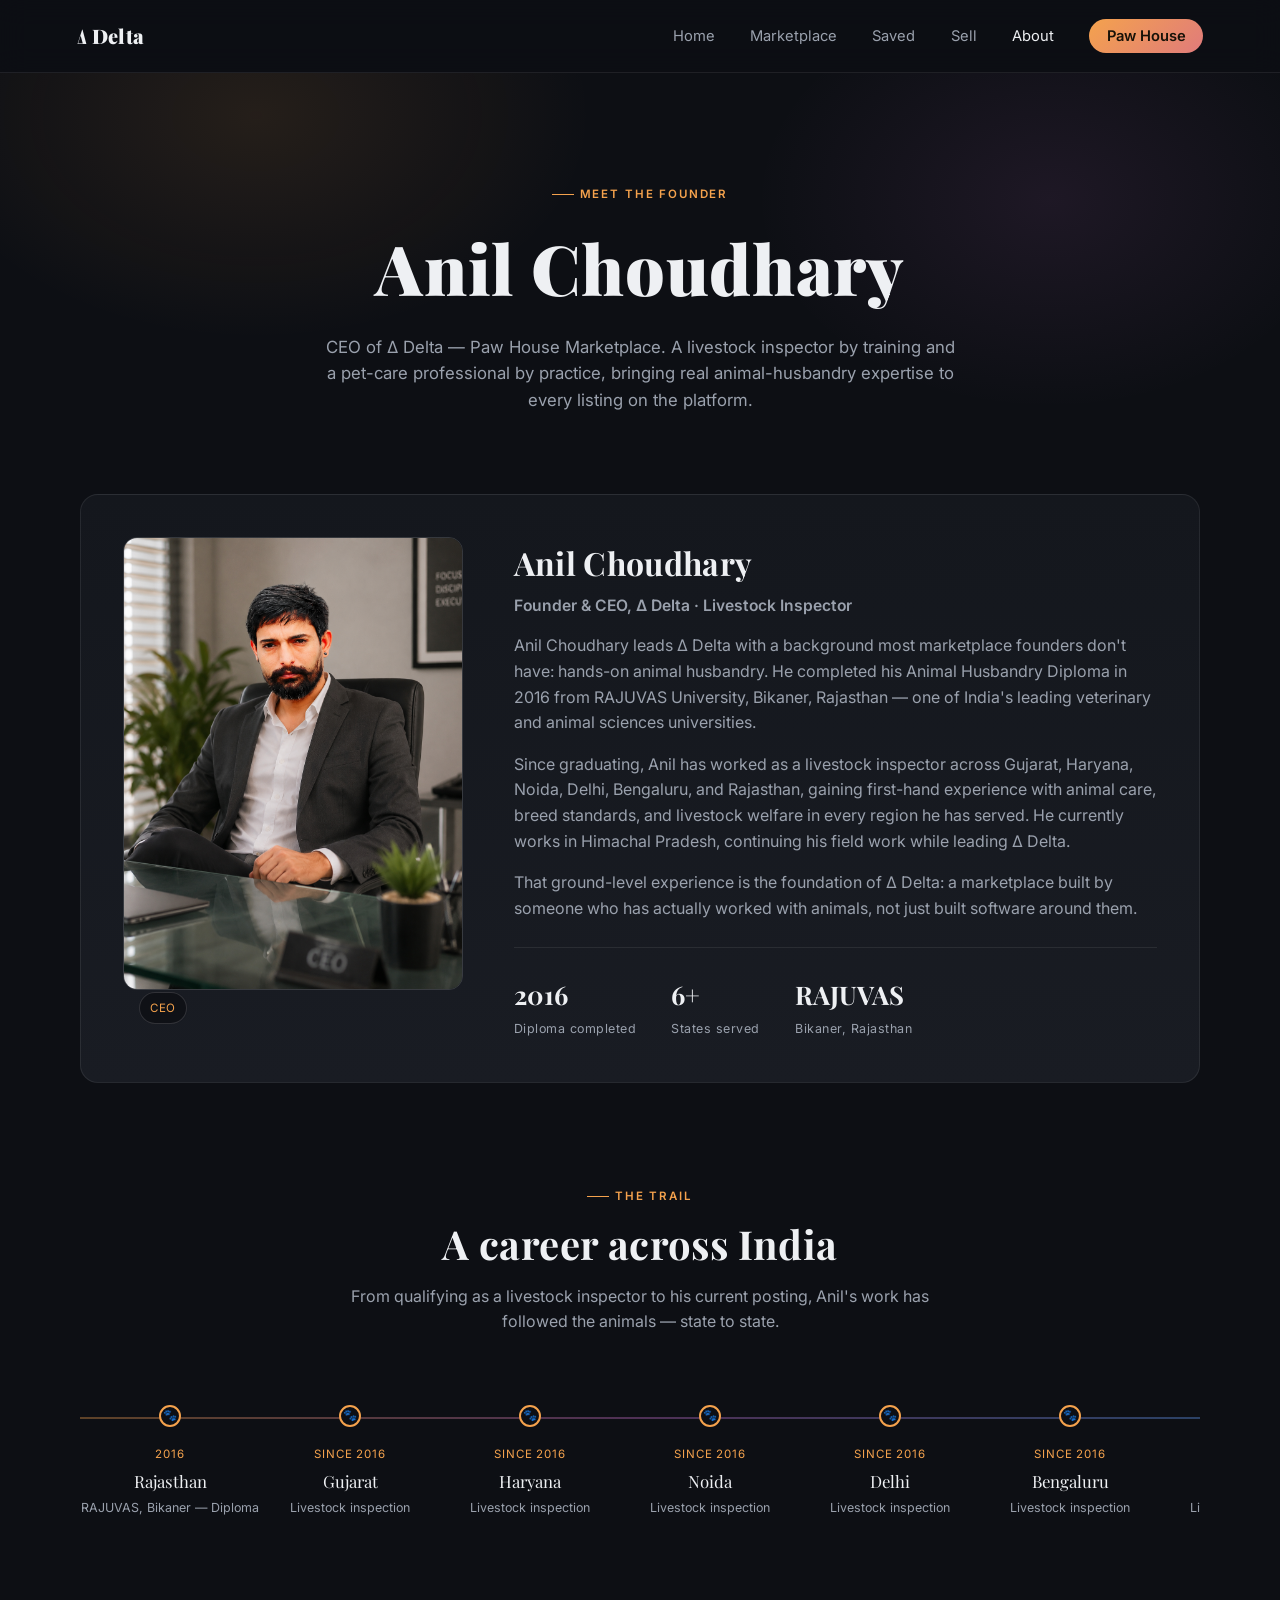
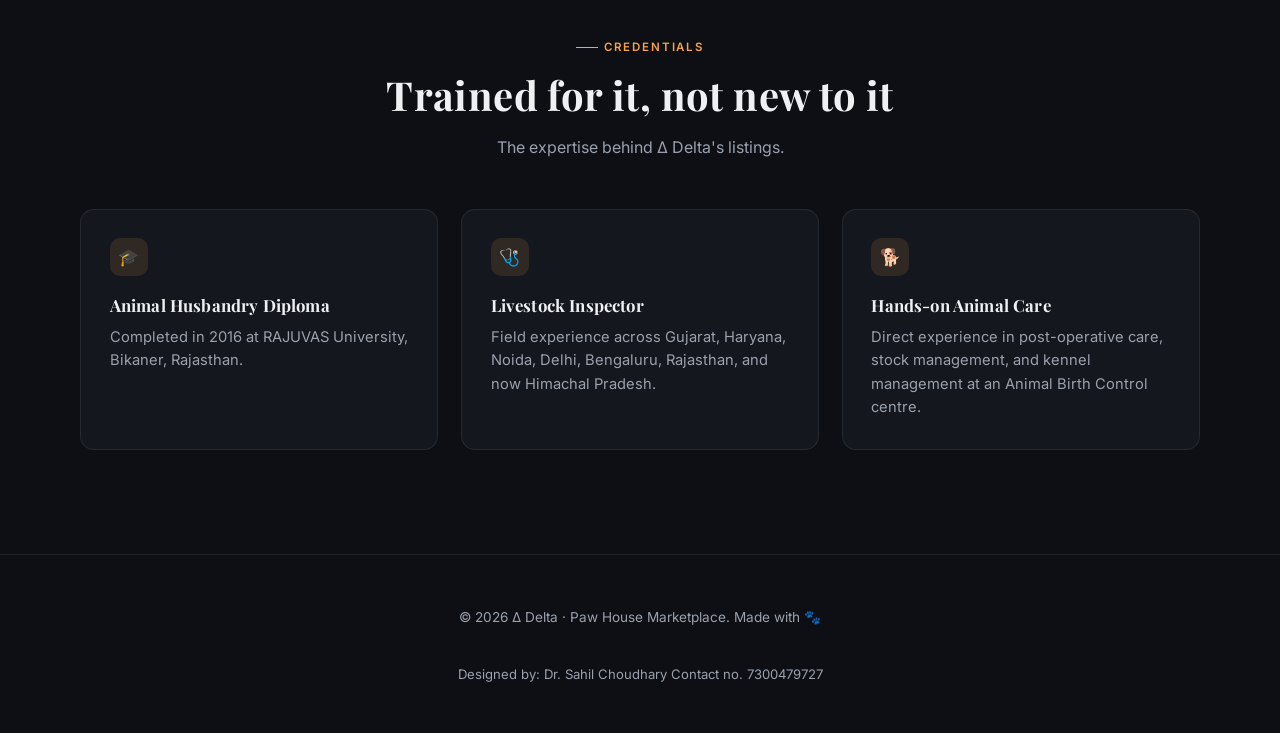
==== about.html @ 96aa2ca8 "Add files via upload" ====
<!DOCTYPE html>
<html lang="en">
<head>
<meta charset="UTF-8">
<meta name="viewport" content="width=device-width, initial-scale=1.0">
<title>About — Δ Delta | Paw House Marketplace</title>
<link rel="preconnect" href="https://fonts.googleapis.com">
<link href="https://fonts.googleapis.com/css2?family=Playfair+Display:wght@700;900&family=Inter:wght@300;400;500;600;700&display=swap" rel="stylesheet">
<link rel="stylesheet" href="about.css">
</head>
<body>

  <!-- NAVBAR -->
  <nav class="navbar">
    <a href="home.html" class="nav-logo">Δ Delta</a>
    <button class="nav-toggle" id="navToggle" aria-label="Toggle menu" aria-expanded="false">☰</button>
    <ul class="nav-links" id="navLinks">
      <li><a href="home.html"><span class="nav-text">Home</span></a></li>
      <li><a href="home.html"><span class="nav-text">Marketplace</span></a></li>
      <li><a href="saved.html"><span class="nav-text">Saved</span></a></li>
      <li><a href="postpet.html"><span class="nav-text">Sell</span></a></li>
      <li class="active"><a href="about.html"><span class="nav-text">About</span></a></li>
      <li><a href="https://sahilkaswan07-alt.github.io/pawhouse/" class="nav-cta">Paw House</a></li>
    </ul>
  </nav>

  <!-- HERO -->
  <section class="about-hero">
    <span class="eyebrow">Meet the Founder</span>
    <h1>Anil Choudhary</h1>
    <p class="lede">CEO of Δ Delta — Paw House Marketplace. A livestock inspector by training and a pet-care professional by practice, bringing real animal-husbandry expertise to every listing on the platform.</p>
  </section>

  <!-- PROFILE -->
  <section class="profile-section">
    <div class="profile-card">
      <div class="profile-photo-wrap">
        <img src="anilchoudhary.jpg" alt="Anil Choudhary, CEO of Δ Delta" class="profile-photo">
        <span class="profile-photo-tag">CEO</span>
      </div>
      <div class="profile-body">
        <h2>Anil Choudhary</h2>
        <p class="profile-role">Founder &amp; CEO, Δ Delta · Livestock Inspector</p>
        <p>Anil Choudhary leads Δ Delta with a background most marketplace founders don't have: hands-on animal husbandry. He completed his Animal Husbandry Diploma in 2016 from RAJUVAS University, Bikaner, Rajasthan — one of India's leading veterinary and animal sciences universities.</p>
        <p>Since graduating, Anil has worked as a livestock inspector across Gujarat, Haryana, Noida, Delhi, Bengaluru, and Rajasthan, gaining first-hand experience with animal care, breed standards, and livestock welfare in every region he has served. He currently works in Himachal Pradesh, continuing his field work while leading Δ Delta.</p>
        <p>That ground-level experience is the foundation of Δ Delta: a marketplace built by someone who has actually worked with animals, not just built software around them.</p>
        <div class="profile-stats">
          <div class="stat"><b>2016</b><span>Diploma completed</span></div>
          <div class="stat"><b>6+</b><span>States served</span></div>
          <div class="stat"><b>RAJUVAS</b><span>Bikaner, Rajasthan</span></div>
        </div>
      </div>
    </div>
  </section>

  <!-- JOURNEY -->
  <section class="journey-section">
    <div class="sec-head">
      <span class="eyebrow">The Trail</span>
      <h2>A career across India</h2>
      <p>From qualifying as a livestock inspector to his current posting, Anil's work has followed the animals — state to state.</p>
    </div>
    <div class="trail">
      <div class="trail-stop">
        <div class="trail-paw">🐾</div>
        <div class="trail-year">2016</div>
        <div class="trail-place">Rajasthan</div>
        <div class="trail-note">RAJUVAS, Bikaner — Diploma</div>
      </div>
      <div class="trail-stop">
        <div class="trail-paw">🐾</div>
        <div class="trail-year">Since 2016</div>
        <div class="trail-place">Gujarat</div>
        <div class="trail-note">Livestock inspection</div>
      </div>
      <div class="trail-stop">
        <div class="trail-paw">🐾</div>
        <div class="trail-year">Since 2016</div>
        <div class="trail-place">Haryana</div>
        <div class="trail-note">Livestock inspection</div>
      </div>
      <div class="trail-stop">
        <div class="trail-paw">🐾</div>
        <div class="trail-year">Since 2016</div>
        <div class="trail-place">Noida</div>
        <div class="trail-note">Livestock inspection</div>
      </div>
      <div class="trail-stop">
        <div class="trail-paw">🐾</div>
        <div class="trail-year">Since 2016</div>
        <div class="trail-place">Delhi</div>
        <div class="trail-note">Livestock inspection</div>
      </div>
      <div class="trail-stop">
        <div class="trail-paw">🐾</div>
        <div class="trail-year">Since 2016</div>
        <div class="trail-place">Bengaluru</div>
        <div class="trail-note">Livestock inspection</div>
      </div>
      <div class="trail-stop">
        <div class="trail-paw">🐾</div>
        <div class="trail-year">Since 2016</div>
        <div class="trail-place">Rajasthan</div>
        <div class="trail-note">Livestock inspection</div>
      </div>
      <div class="trail-stop current">
        <div class="trail-paw">🐾</div>
        <div class="trail-year">Now</div>
        <div class="trail-place">Himachal Pradesh</div>
        <div class="trail-note">Current posting</div>
      </div>
    </div>
  </section>

  <!-- CREDENTIALS -->
  <section class="creds-section">
    <div class="sec-head">
      <span class="eyebrow">Credentials</span>
      <h2>Trained for it, not new to it</h2>
      <p>The expertise behind Δ Delta's listings.</p>
    </div>
    <div class="creds-grid">
      <div class="cred-card">
        <div class="cred-icon">🎓</div>
        <h3>Animal Husbandry Diploma</h3>
        <p>Completed in 2016 at RAJUVAS University, Bikaner, Rajasthan.</p>
      </div>
      <div class="cred-card">
        <div class="cred-icon">🩺</div>
        <h3>Livestock Inspector</h3>
        <p>Field experience across Gujarat, Haryana, Noida, Delhi, Bengaluru, Rajasthan, and now Himachal Pradesh.</p>
      </div>
      <div class="cred-card">
        <div class="cred-icon">🐕</div>
        <h3>Hands-on Animal Care</h3>
        <p>Direct experience in post-operative care, stock management, and kennel management at an Animal Birth Control centre.</p>
      </div>
    </div>
  </section>

  <footer class="footer">
    <p>© <span id="year"></span> Δ Delta · Paw House Marketplace. Made with 🐾</p>
    <br>
     <a class="sahil-kaswan">Designed by: Dr. Sahil Choudhary
        Contact no. 7300479727
      </a>
  </footer>

  <script>
    document.getElementById('year').textContent = new Date().getFullYear();

    const navToggle = document.getElementById('navToggle');
    const navLinks = document.getElementById('navLinks');
    navToggle.addEventListener('click', () => {
      const isOpen = navLinks.classList.toggle('open');
      navToggle.setAttribute('aria-expanded', isOpen ? 'true' : 'false');
      navToggle.textContent = isOpen ? '✕' : '☰';
    });
    navLinks.querySelectorAll('a').forEach(link => {
      link.addEventListener('click', () => {
        navLinks.classList.remove('open');
        navToggle.setAttribute('aria-expanded', 'false');
        navToggle.textContent = '☰';
      });
    });
  </script>

</body>
</html>
---- about.css ----
/* ============================================================
   Δ Delta — About page
   Palette: near-black stage (#0d0f14), warm gold signal (#f4a24d),
   supporting rose / orchid / sky pulled straight from the
   marketplace's own ring animation, so this page reads as the
   same brand, not a bolted-on template.
   ============================================================ */

:root{
  --bg:        #0d0f14;
  --panel:     #14171d;
  --panel-2:   #191c23;
  --line:      rgba(255,255,255,.08);
  --line-2:    rgba(255,255,255,.14);
  --text:      #eef0f3;
  --muted:     #9aa1ad;
  --gold:      #f4a24d;
  --rose:      #e07b7b;
  --orchid:    #c96fd0;
  --sky:       #64a0ff;
  --radius:    18px;
}

*{ box-sizing:border-box; }
html{ scroll-behavior:smooth; }
body{
  margin:0;
  background:var(--bg);
  color:var(--text);
  font-family:'Inter', sans-serif;
  font-weight:400;
  line-height:1.6;
  -webkit-font-smoothing:antialiased;
}
h1,h2,h3{
  font-family:'Playfair Display', serif;
  margin:0;
  letter-spacing:.01em;
}
a{ color:inherit; text-decoration:none; }
img{ max-width:100%; display:block; }
.eyebrow{
  display:inline-flex;
  align-items:center;
  gap:.5em;
  font-family:'Inter', sans-serif;
  font-size:.72rem;
  font-weight:600;
  letter-spacing:.16em;
  text-transform:uppercase;
  color:var(--gold);
}
.eyebrow::before{
  content:'';
  width:22px;
  height:1px;
  background:var(--gold);
  display:inline-block;
}

/* ---------- NAVBAR (matches home.html) ---------- */
.navbar{
  position:sticky;
  top:0;
  z-index:50;
  display:flex;
  align-items:center;
  justify-content:space-between;
  padding:20px 6vw;
  background:rgba(13,15,20,.72);
  backdrop-filter:blur(14px);
  border-bottom:1px solid var(--line);
}
.nav-logo{
  font-family:'Playfair Display', serif;
  font-weight:900;
  font-size:1.25rem;
  letter-spacing:.02em;
}
.nav-toggle{
  display:none;
  background:none;
  border:1px solid var(--line-2);
  color:var(--text);
  font-size:1.1rem;
  padding:6px 10px;
  border-radius:8px;
  cursor:pointer;
}
.nav-links{
  list-style:none;
  display:flex;
  align-items:center;
  gap:2.2rem;
  margin:0;
  padding:0;
}
.nav-links a{
  font-size:.92rem;
  color:var(--muted);
  transition:color .2s ease;
}
.nav-links a:hover,
.nav-links li.active a{ color:var(--text); }
.nav-cta{
  background:linear-gradient(135deg,var(--gold),var(--rose));
  color:#171208 !important;
  font-weight:600;
  padding:.55em 1.2em;
  border-radius:999px;
}

/* ---------- HERO ---------- */
.about-hero{
  position:relative;
  padding:6.5rem 6vw 5rem;
  text-align:center;
  overflow:hidden;
}
.about-hero::before{
  content:'';
  position:absolute;
  inset:0;
  background:
    radial-gradient(480px 320px at 20% 10%, rgba(244,162,77,.10), transparent 70%),
    radial-gradient(420px 300px at 82% 30%, rgba(201,111,208,.09), transparent 70%);
  pointer-events:none;
}
.about-hero h1{
  position:relative;
  font-size:clamp(2.6rem, 5.4vw, 4.4rem);
  font-weight:900;
  margin:.5rem 0 .7rem;
}
.about-hero p.lede{
  position:relative;
  max-width:640px;
  margin:0 auto;
  color:var(--muted);
  font-size:1.05rem;
}

/* ---------- PROFILE ---------- */
.profile-section{
  padding:0 6vw 6rem;
}
.profile-card{
  max-width:1120px;
  margin:0 auto;
  display:grid;
  grid-template-columns:340px 1fr;
  gap:3.2rem;
  background:linear-gradient(180deg,var(--panel),var(--panel-2));
  border:1px solid var(--line);
  border-radius:var(--radius);
  padding:2.6rem;
}
.profile-photo-wrap{
  position:relative;
}
.profile-photo{
  width:100%;
  aspect-ratio:3/4;
  object-fit:cover;
  border-radius:14px;
  border:1px solid var(--line-2);
}
.profile-photo-tag{
  position:absolute;
  left:16px;
  bottom:16px;
  background:rgba(13,15,20,.78);
  backdrop-filter:blur(6px);
  border:1px solid var(--line-2);
  padding:.5em .9em;
  border-radius:999px;
  font-size:.72rem;
  letter-spacing:.06em;
  text-transform:uppercase;
  color:var(--gold);
}
.profile-body h2{
  font-size:2rem;
  margin-bottom:.15em;
}
.profile-role{
  color:var(--gold);
  font-weight:600;
  font-size:.98rem;
  margin-bottom:1.2rem;
}
.profile-body p{
  color:var(--muted);
  margin:0 0 1em;
}
.profile-body p:last-child{ margin-bottom:0; }
.profile-stats{
  display:flex;
  gap:2.2rem;
  margin-top:1.6rem;
  padding-top:1.6rem;
  border-top:1px solid var(--line);
  flex-wrap:wrap;
}
.stat b{
  display:block;
  font-family:'Playfair Display', serif;
  font-size:1.6rem;
  color:var(--text);
}
.stat span{
  font-size:.78rem;
  color:var(--muted);
  letter-spacing:.04em;
}

/* ---------- JOURNEY / TRAIL ---------- */
.journey-section{
  padding:0 6vw 6rem;
}
.sec-head{
  max-width:640px;
  margin:0 auto 3rem;
  text-align:center;
}
.sec-head h2{
  font-size:clamp(1.8rem, 3.4vw, 2.5rem);
  margin:.4rem 0 .5rem;
}
.sec-head p{ color:var(--muted); margin:0; }

.trail{
  max-width:1120px;
  margin:0 auto;
  position:relative;
  display:flex;
  overflow-x:auto;
  gap:0;
  padding-bottom:1rem;
  scrollbar-width:thin;
}
.trail::before{
  content:'';
  position:absolute;
  left:0; right:0; top:34px;
  height:2px;
  background:linear-gradient(90deg,var(--gold),var(--orchid),var(--sky));
  opacity:.35;
}
.trail-stop{
  flex:0 0 180px;
  position:relative;
  text-align:center;
  padding-top:0;
}
.trail-paw{
  width:22px;
  height:22px;
  margin:22px auto 1.1rem;
  border-radius:50%;
  background:var(--bg);
  border:2px solid var(--gold);
  display:flex;
  align-items:center;
  justify-content:center;
  font-size:.7rem;
  position:relative;
  z-index:2;
}
.trail-stop.current .trail-paw{
  border-color:var(--rose);
  box-shadow:0 0 0 5px rgba(224,123,123,.15);
}
.trail-year{
  font-size:.72rem;
  color:var(--gold);
  letter-spacing:.08em;
  text-transform:uppercase;
  margin-bottom:.3rem;
}
.trail-stop.current .trail-year{ color:var(--rose); }
.trail-place{
  font-family:'Playfair Display', serif;
  font-size:1.05rem;
}
.trail-note{
  font-size:.78rem;
  color:var(--muted);
  margin-top:.2rem;
}

/* ---------- CREDENTIALS ---------- */
.creds-section{
  padding:0 6vw 6.5rem;
}
.creds-grid{
  max-width:1120px;
  margin:0 auto;
  display:grid;
  grid-template-columns:repeat(3, 1fr);
  gap:1.4rem;
}
.cred-card{
  background:var(--panel);
  border:1px solid var(--line);
  border-radius:14px;
  padding:1.8rem;
}
.cred-icon{
  width:38px; height:38px;
  border-radius:10px;
  display:flex; align-items:center; justify-content:center;
  background:rgba(244,162,77,.12);
  color:var(--gold);
  margin-bottom:1rem;
  font-size:1.05rem;
}
.cred-card h3{
  font-size:1.05rem;
  margin-bottom:.4rem;
}
.cred-card p{
  color:var(--muted);
  font-size:.92rem;
  margin:0;
}

/* ---------- FOOTER (matches home.html) ---------- */
.footer{
  text-align:center;
  padding:2.4rem 6vw 3rem;
  border-top:1px solid var(--line);
  color:var(--muted);
  font-size:.85rem;
}
.sahil-kaswan{ color:var(--muted); font-size:.82rem; }

/* ---------- RESPONSIVE ---------- */
@media (max-width: 880px){
  .profile-card{ grid-template-columns:1fr; }
  .profile-photo-wrap{ max-width:260px; margin:0 auto; }
  .creds-grid{ grid-template-columns:1fr; }
  .nav-toggle{ display:inline-block; }
  .nav-links{
    position:absolute;
    top:100%; left:0; right:0;
    flex-direction:column;
    align-items:flex-start;
    gap:0;
    background:rgba(13,15,20,.97);
    border-bottom:1px solid var(--line);
    max-height:0;
    overflow:hidden;
    transition:max-height .25s ease;
  }
  .nav-links.open{ max-height:340px; }
  .nav-links li{ width:100%; padding:.9rem 6vw; border-top:1px solid var(--line); }
}

@media (prefers-reduced-motion: reduce){
  html{ scroll-behavior:auto; }
}
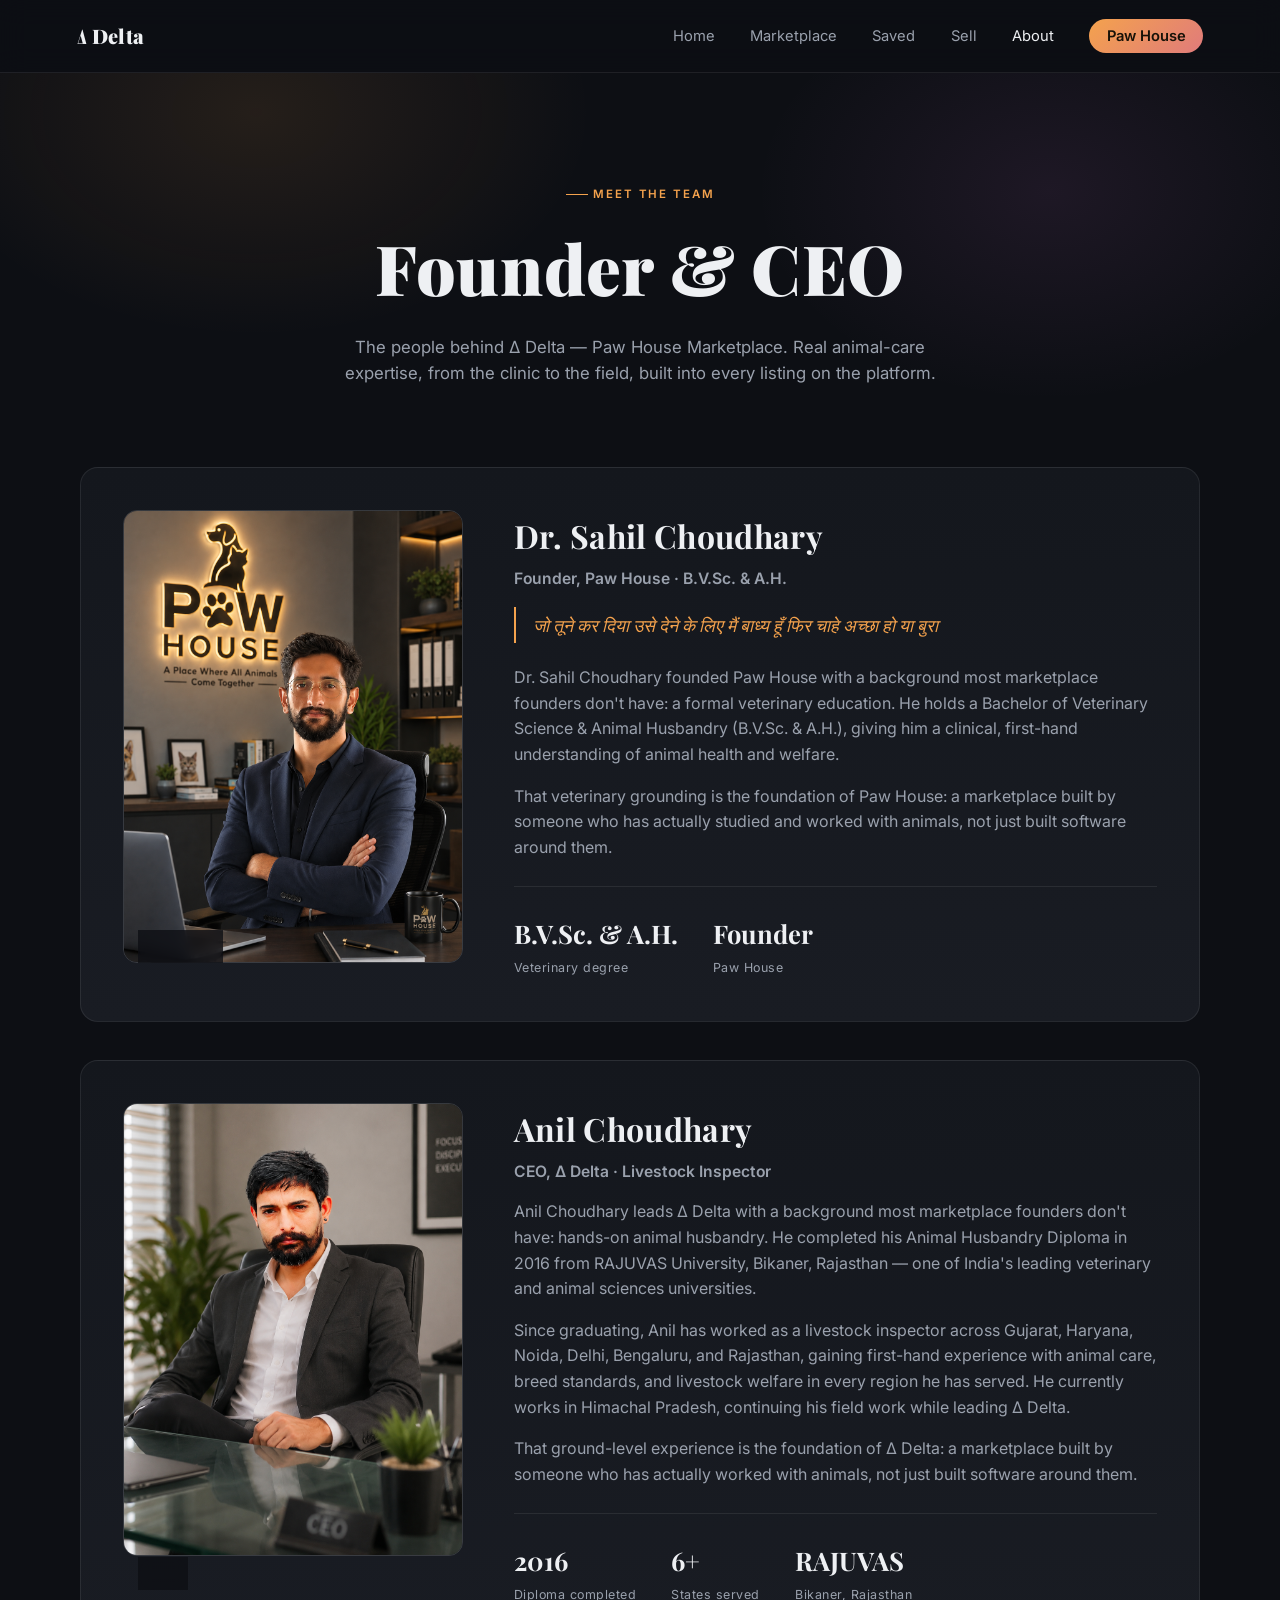
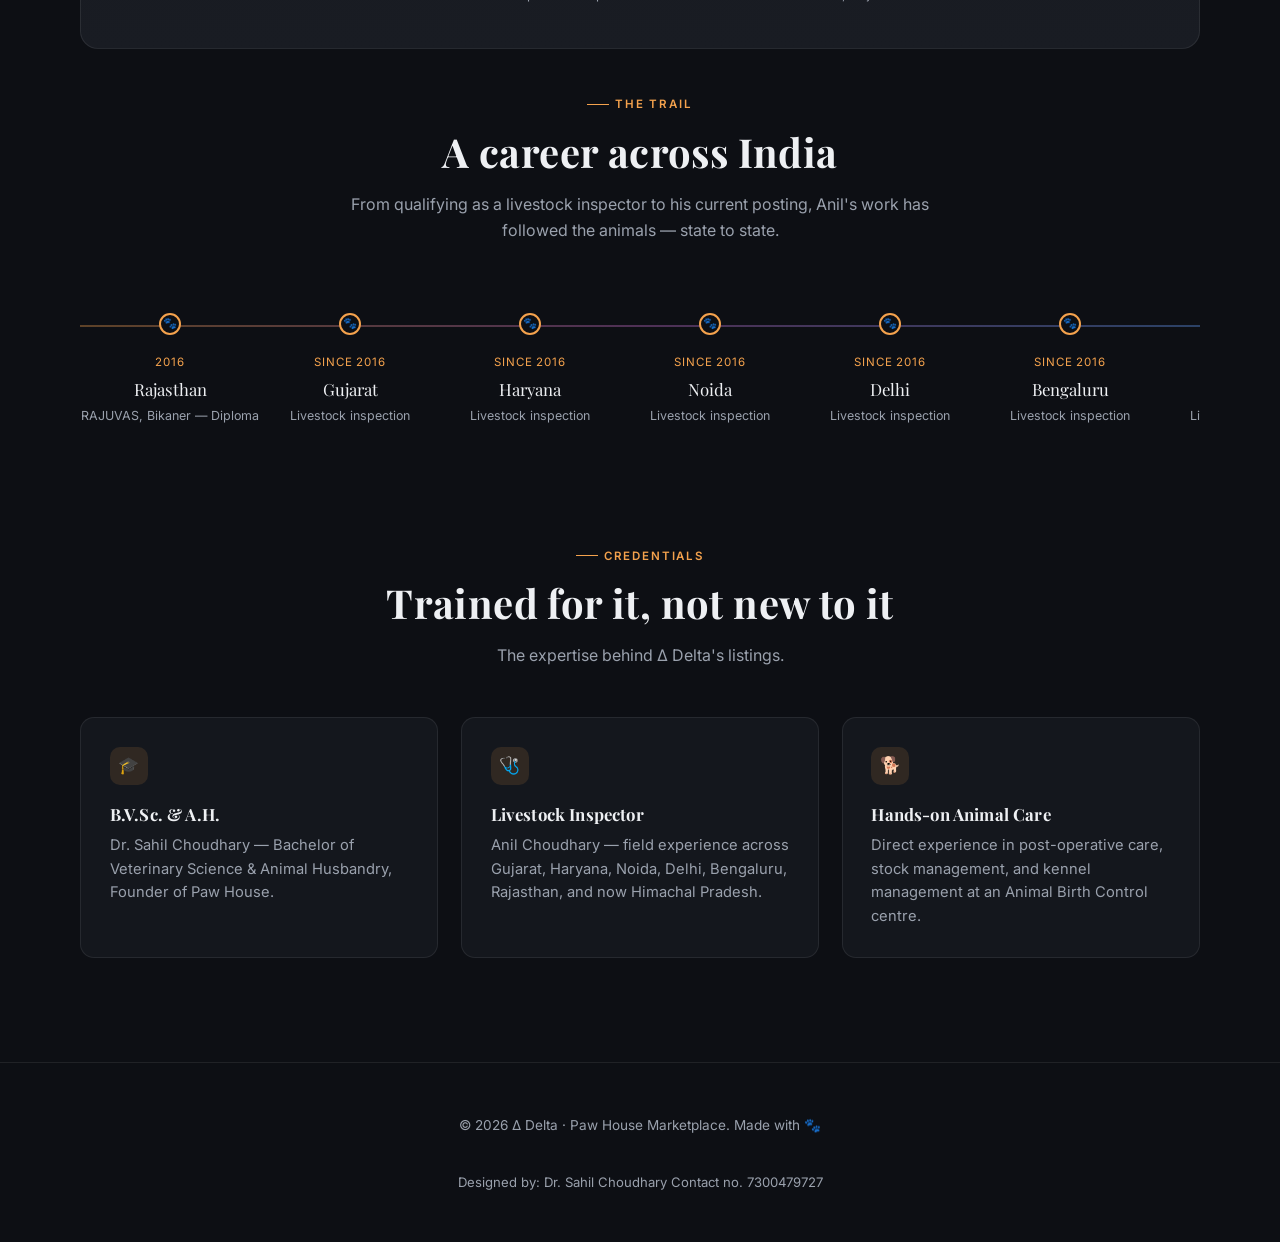
==== commit 07021362: "Add files via upload" ====
--- a/about.html
+++ b/about.html
@@ -26,12 +26,33 @@
 
   <!-- HERO -->
   <section class="about-hero">
-    <span class="eyebrow">Meet the Founder</span>
-    <h1>Anil Choudhary</h1>
-    <p class="lede">CEO of Δ Delta — Paw House Marketplace. A livestock inspector by training and a pet-care professional by practice, bringing real animal-husbandry expertise to every listing on the platform.</p>
+    <span class="eyebrow">Meet the Team</span>
+    <h1>Founder &amp; CEO</h1>
+    <p class="lede">The people behind Δ Delta — Paw House Marketplace. Real animal-care expertise, from the clinic to the field, built into every listing on the platform.</p>
   </section>
 
-  <!-- PROFILE -->
+  <!-- FOUNDER: DR. SAHIL CHOUDHARY -->
+  <section class="profile-section">
+    <div class="profile-card">
+      <div class="profile-photo-wrap">
+        <img src="Founder.png" alt="Dr. Sahil Choudhary, Founder of Paw House" class="profile-photo">
+        <span class="profile-photo-tag">Founder</span>
+      </div>
+      <div class="profile-body">
+        <h2>Dr. Sahil Choudhary</h2>
+        <p class="profile-role">Founder, Paw House · B.V.Sc. &amp; A.H.</p>
+        <blockquote class="founder-quote">जो तूने कर दिया उसे देने के लिए मैं बाध्य हूँ फिर चाहे अच्छा हो या बुरा</blockquote>
+        <p>Dr. Sahil Choudhary founded Paw House with a background most marketplace founders don't have: a formal veterinary education. He holds a Bachelor of Veterinary Science &amp; Animal Husbandry (B.V.Sc. &amp; A.H.), giving him a clinical, first-hand understanding of animal health and welfare.</p>
+        <p>That veterinary grounding is the foundation of Paw House: a marketplace built by someone who has actually studied and worked with animals, not just built software around them.</p>
+        <div class="profile-stats">
+          <div class="stat"><b>B.V.Sc. &amp; A.H.</b><span>Veterinary degree</span></div>
+          <div class="stat"><b>Founder</b><span>Paw House</span></div>
+        </div>
+      </div>
+    </div>
+  </section>
+
+  <!-- CEO: ANIL CHOUDHARY -->
   <section class="profile-section">
     <div class="profile-card">
       <div class="profile-photo-wrap">
@@ -40,7 +61,7 @@
       </div>
       <div class="profile-body">
         <h2>Anil Choudhary</h2>
-        <p class="profile-role">Founder &amp; CEO, Δ Delta · Livestock Inspector</p>
+        <p class="profile-role">CEO, Δ Delta · Livestock Inspector</p>
         <p>Anil Choudhary leads Δ Delta with a background most marketplace founders don't have: hands-on animal husbandry. He completed his Animal Husbandry Diploma in 2016 from RAJUVAS University, Bikaner, Rajasthan — one of India's leading veterinary and animal sciences universities.</p>
         <p>Since graduating, Anil has worked as a livestock inspector across Gujarat, Haryana, Noida, Delhi, Bengaluru, and Rajasthan, gaining first-hand experience with animal care, breed standards, and livestock welfare in every region he has served. He currently works in Himachal Pradesh, continuing his field work while leading Δ Delta.</p>
         <p>That ground-level experience is the foundation of Δ Delta: a marketplace built by someone who has actually worked with animals, not just built software around them.</p>
@@ -103,6 +124,12 @@
         <div class="trail-place">Rajasthan</div>
         <div class="trail-note">Livestock inspection</div>
       </div>
+       <div class="trail-stop">
+        <div class="trail-paw">🐾</div>
+        <div class="trail-year">Since 2016</div>
+        <div class="trail-place">Uttar Pradesh</div>
+        <div class="trail-note">Livestock inspection</div>
+      </div>
       <div class="trail-stop current">
         <div class="trail-paw">🐾</div>
         <div class="trail-year">Now</div>
@@ -122,13 +149,13 @@
     <div class="creds-grid">
       <div class="cred-card">
         <div class="cred-icon">🎓</div>
-        <h3>Animal Husbandry Diploma</h3>
-        <p>Completed in 2016 at RAJUVAS University, Bikaner, Rajasthan.</p>
+        <h3>B.V.Sc. &amp; A.H.</h3>
+        <p>Dr. Sahil Choudhary — Bachelor of Veterinary Science &amp; Animal Husbandry, Founder of Paw House.</p>
       </div>
       <div class="cred-card">
         <div class="cred-icon">🩺</div>
         <h3>Livestock Inspector</h3>
-        <p>Field experience across Gujarat, Haryana, Noida, Delhi, Bengaluru, Rajasthan, and now Himachal Pradesh.</p>
+        <p>Anil Choudhary — field experience across Gujarat, Haryana, Noida, Delhi, Bengaluru, Rajasthan, and now Himachal Pradesh.</p>
       </div>
       <div class="cred-card">
         <div class="cred-icon">🐕</div>
--- a/about.css
+++ b/about.css
@@ -132,6 +132,17 @@
   font-weight:900;
   margin:.5rem 0 .7rem;
 }
+.founder-quote{
+  position:relative;
+  margin:0 0 1.4rem;
+  padding:.2rem 0 .2rem 1.1rem;
+  font-family:'Playfair Display', serif;
+  font-style:italic;
+  font-size:1.1rem;
+  color:var(--gold);
+  border-left:2px solid var(--gold);
+  line-height:1.7;
+}
 .about-hero p.lede{
   position:relative;
   max-width:640px;
@@ -142,7 +153,10 @@
 
 /* ---------- PROFILE ---------- */
 .profile-section{
-  padding:0 6vw 6rem;
+  padding:0 6vw 2.4rem;
+}
+.profile-section:last-of-type{
+  padding-bottom:6rem;
 }
 .profile-card{
   max-width:1120px;
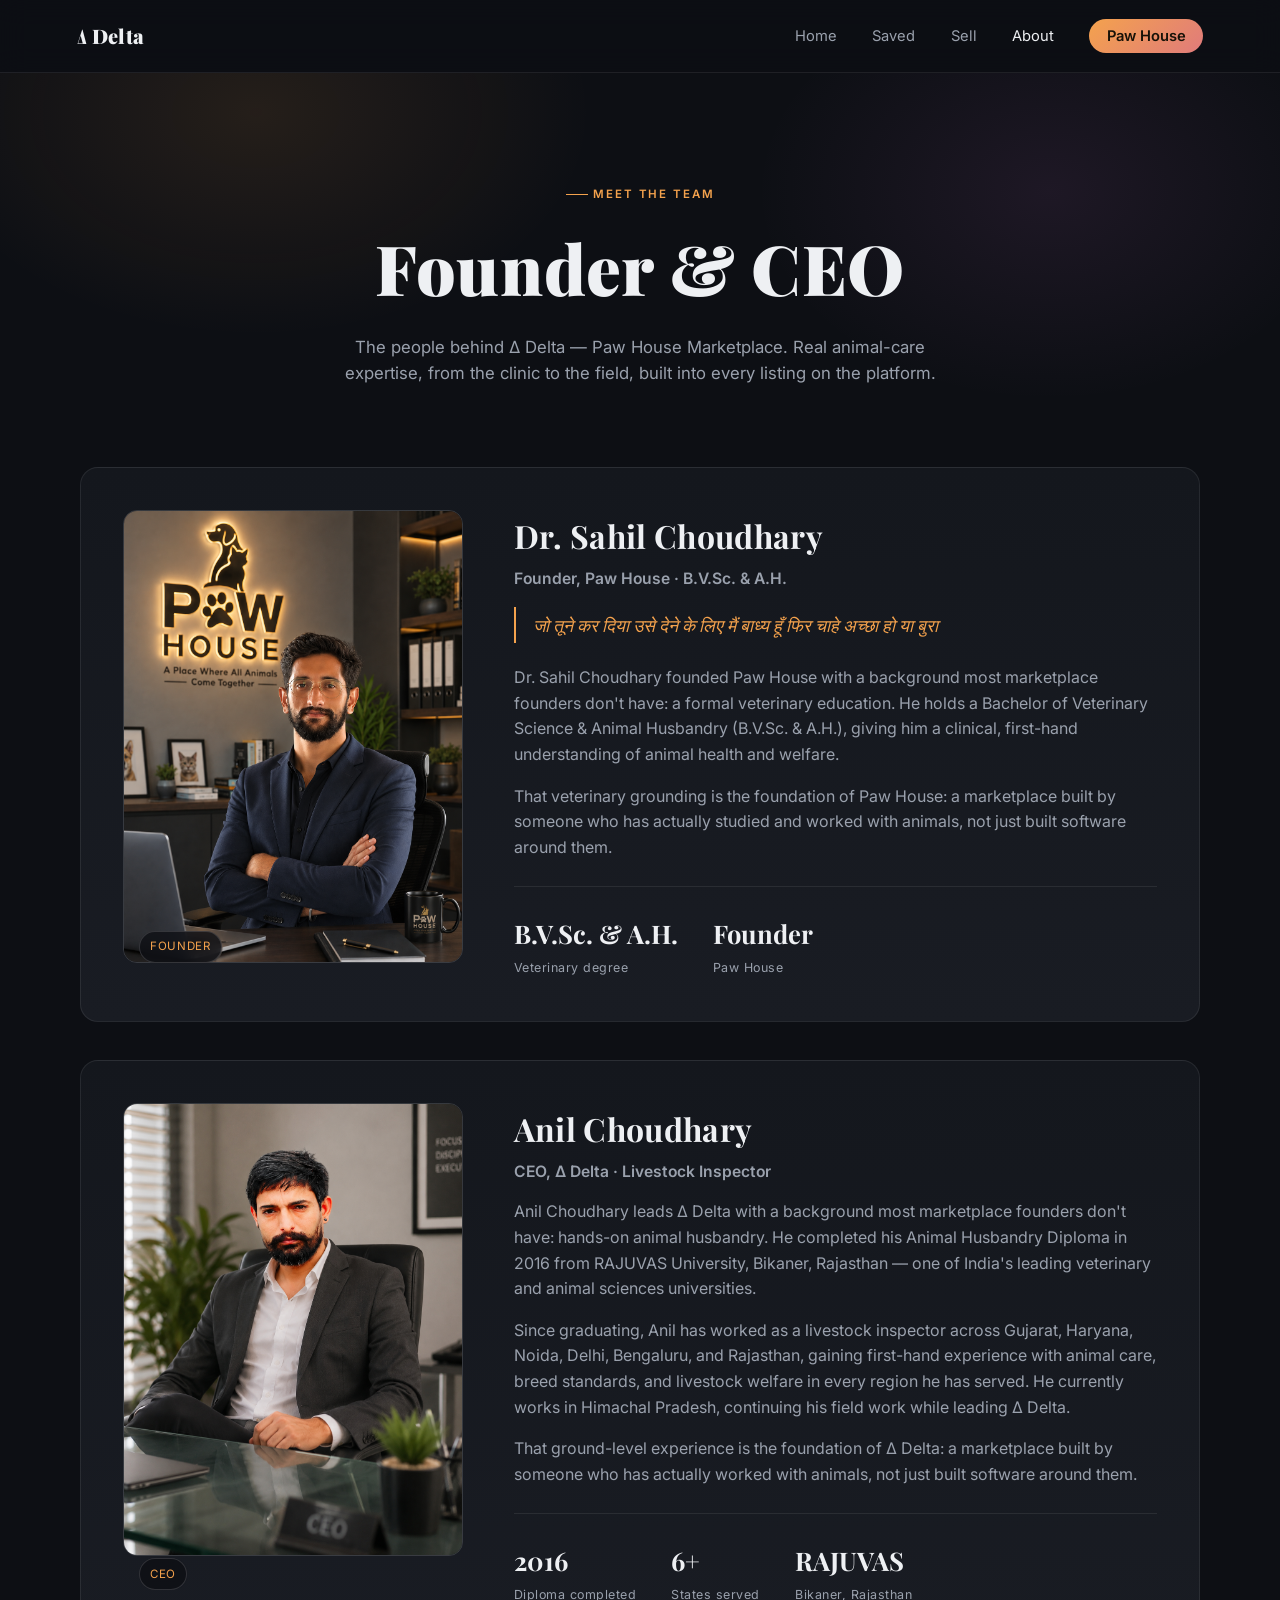
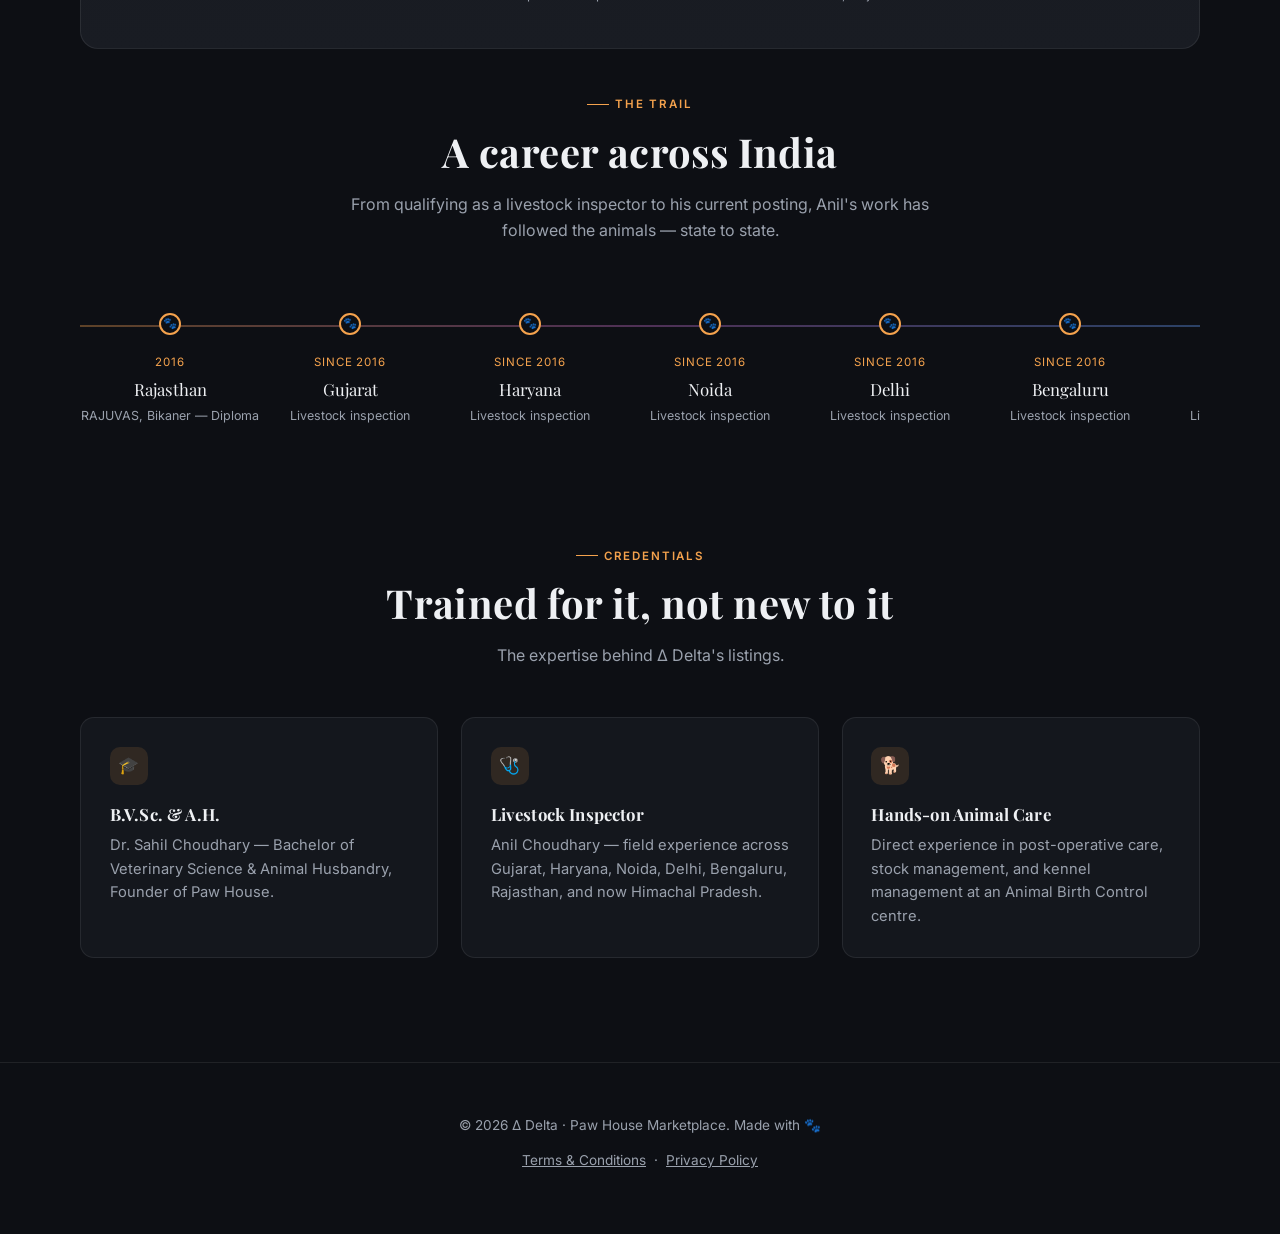
==== commit 96dcc3a7: "Add files via upload" ====
--- a/about.html
+++ b/about.html
@@ -15,12 +15,11 @@
     <a href="home.html" class="nav-logo">Δ Delta</a>
     <button class="nav-toggle" id="navToggle" aria-label="Toggle menu" aria-expanded="false">☰</button>
     <ul class="nav-links" id="navLinks">
-      <li><a href="home.html"><span class="nav-text">Home</span></a></li>
-      <li><a href="home.html"><span class="nav-text">Marketplace</span></a></li>
+      <li><a href="home.html"><span class="nav-text">Home</span></a></li>      
       <li><a href="saved.html"><span class="nav-text">Saved</span></a></li>
       <li><a href="postpet.html"><span class="nav-text">Sell</span></a></li>
       <li class="active"><a href="about.html"><span class="nav-text">About</span></a></li>
-      <li><a href="https://sahilkaswan07-alt.github.io/pawhouse/" class="nav-cta">Paw House</a></li>
+      <li><a href="home.html" class="nav-cta">Paw House</a></li>
     </ul>
   </nav>
 
@@ -167,10 +166,11 @@
 
   <footer class="footer">
     <p>© <span id="year"></span> Δ Delta · Paw House Marketplace. Made with 🐾</p>
-    <br>
-     <a class="sahil-kaswan">Designed by: Dr. Sahil Choudhary
-        Contact no. 7300479727
-      </a>
+    <p style="margin-top:.4rem;">
+      <a href="terms.html" style="color:var(--muted); text-decoration:underline;">Terms &amp; Conditions</a>
+      &nbsp;·&nbsp;
+      <a href="privacy.html" style="color:var(--muted); text-decoration:underline;">Privacy Policy</a>
+    </p>
   </footer>
 
   <script>
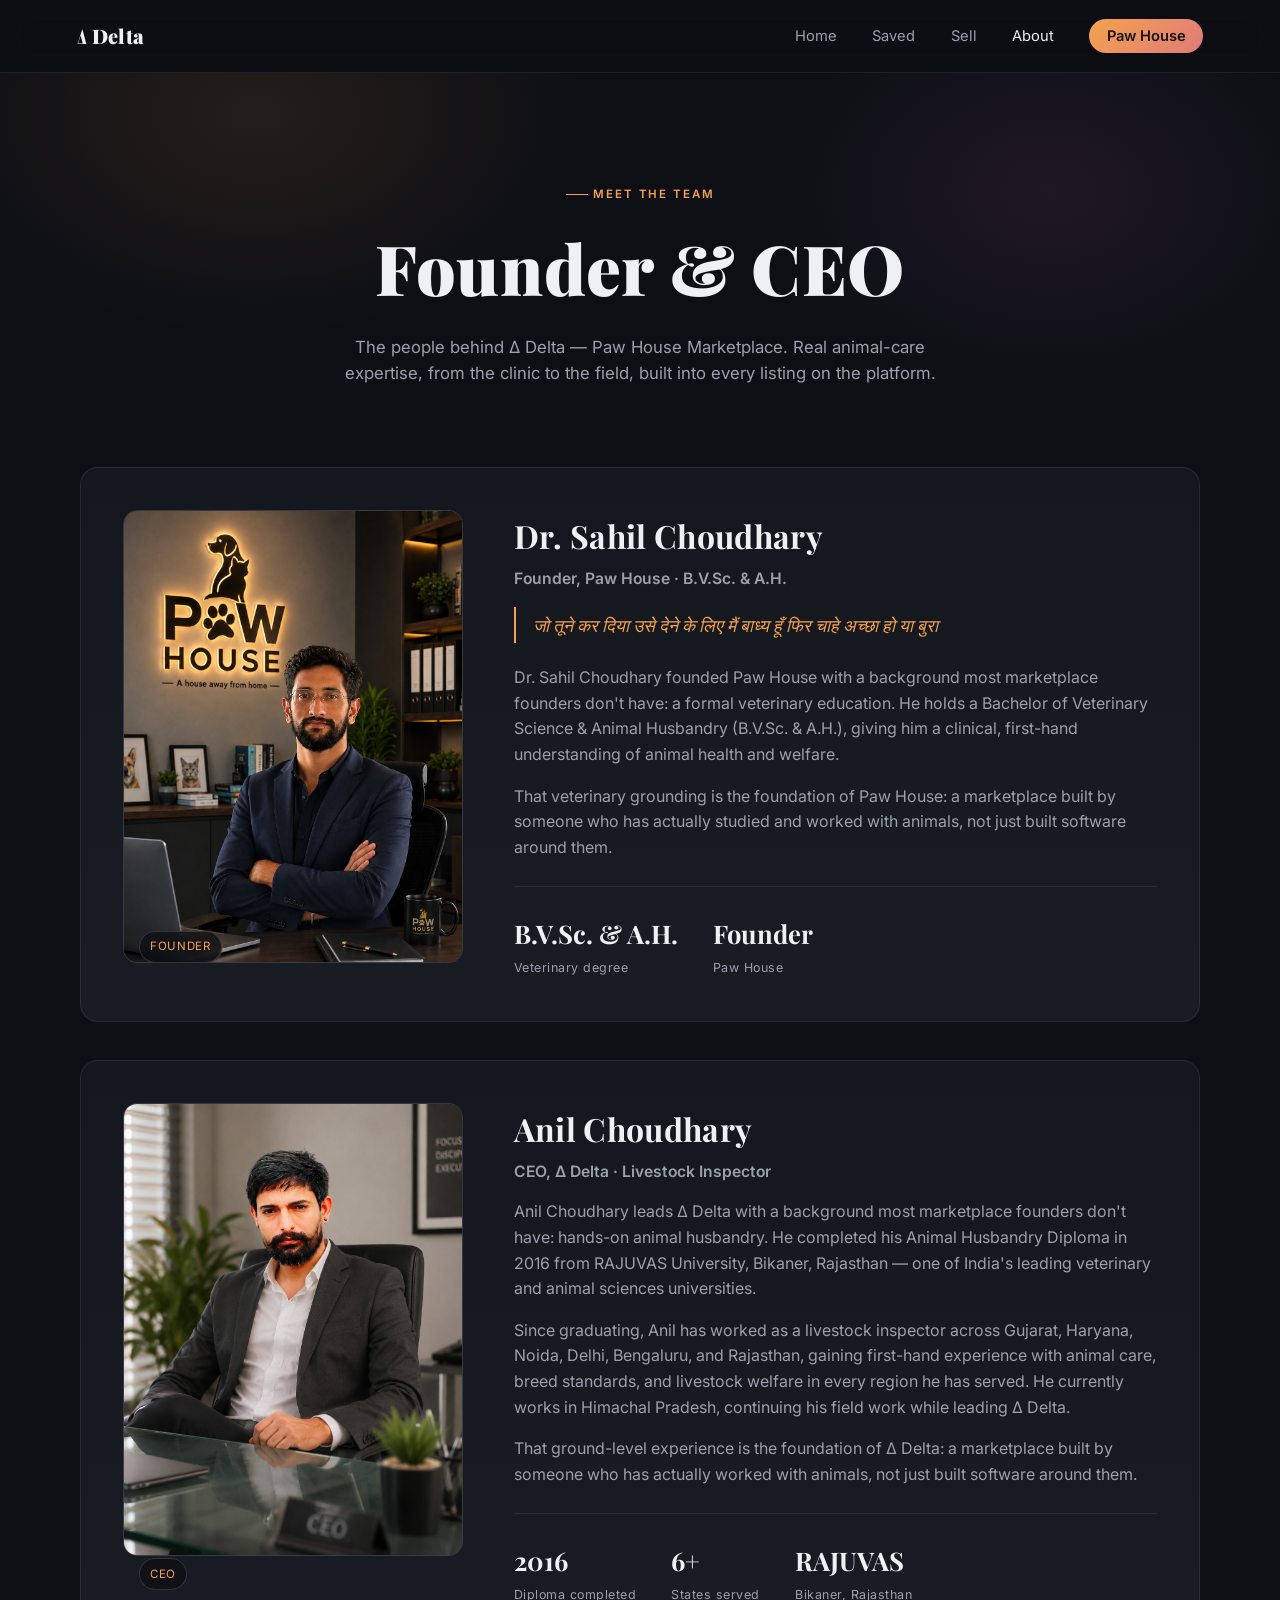
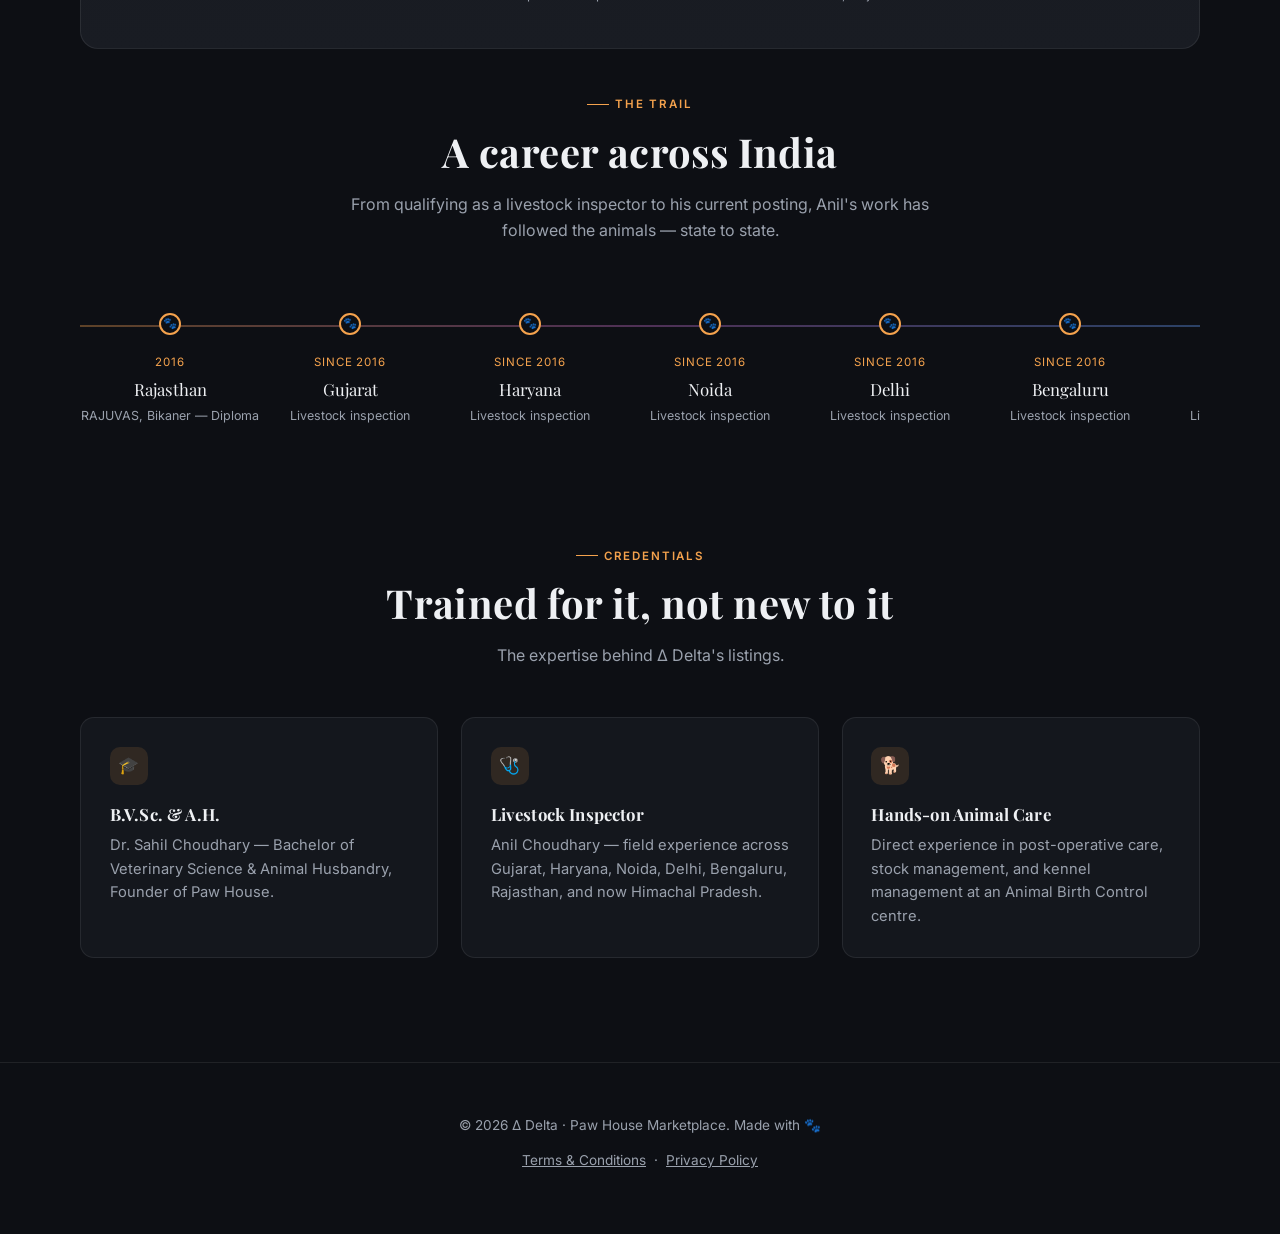
==== commit 737e8c7d: "Add files via upload" ====
--- a/about.html
+++ b/about.html
@@ -12,14 +12,14 @@
 
   <!-- NAVBAR -->
   <nav class="navbar">
-    <a href="home.html" class="nav-logo">Δ Delta</a>
+    <a href="index.html" class="nav-logo">Δ Delta</a>
     <button class="nav-toggle" id="navToggle" aria-label="Toggle menu" aria-expanded="false">☰</button>
     <ul class="nav-links" id="navLinks">
-      <li><a href="home.html"><span class="nav-text">Home</span></a></li>      
+      <li><a href="index.html"><span class="nav-text">Home</span></a></li>      
       <li><a href="saved.html"><span class="nav-text">Saved</span></a></li>
       <li><a href="postpet.html"><span class="nav-text">Sell</span></a></li>
       <li class="active"><a href="about.html"><span class="nav-text">About</span></a></li>
-      <li><a href="home.html" class="nav-cta">Paw House</a></li>
+      <li><a href="index.html" class="nav-cta">Paw House</a></li>
     </ul>
   </nav>
 
